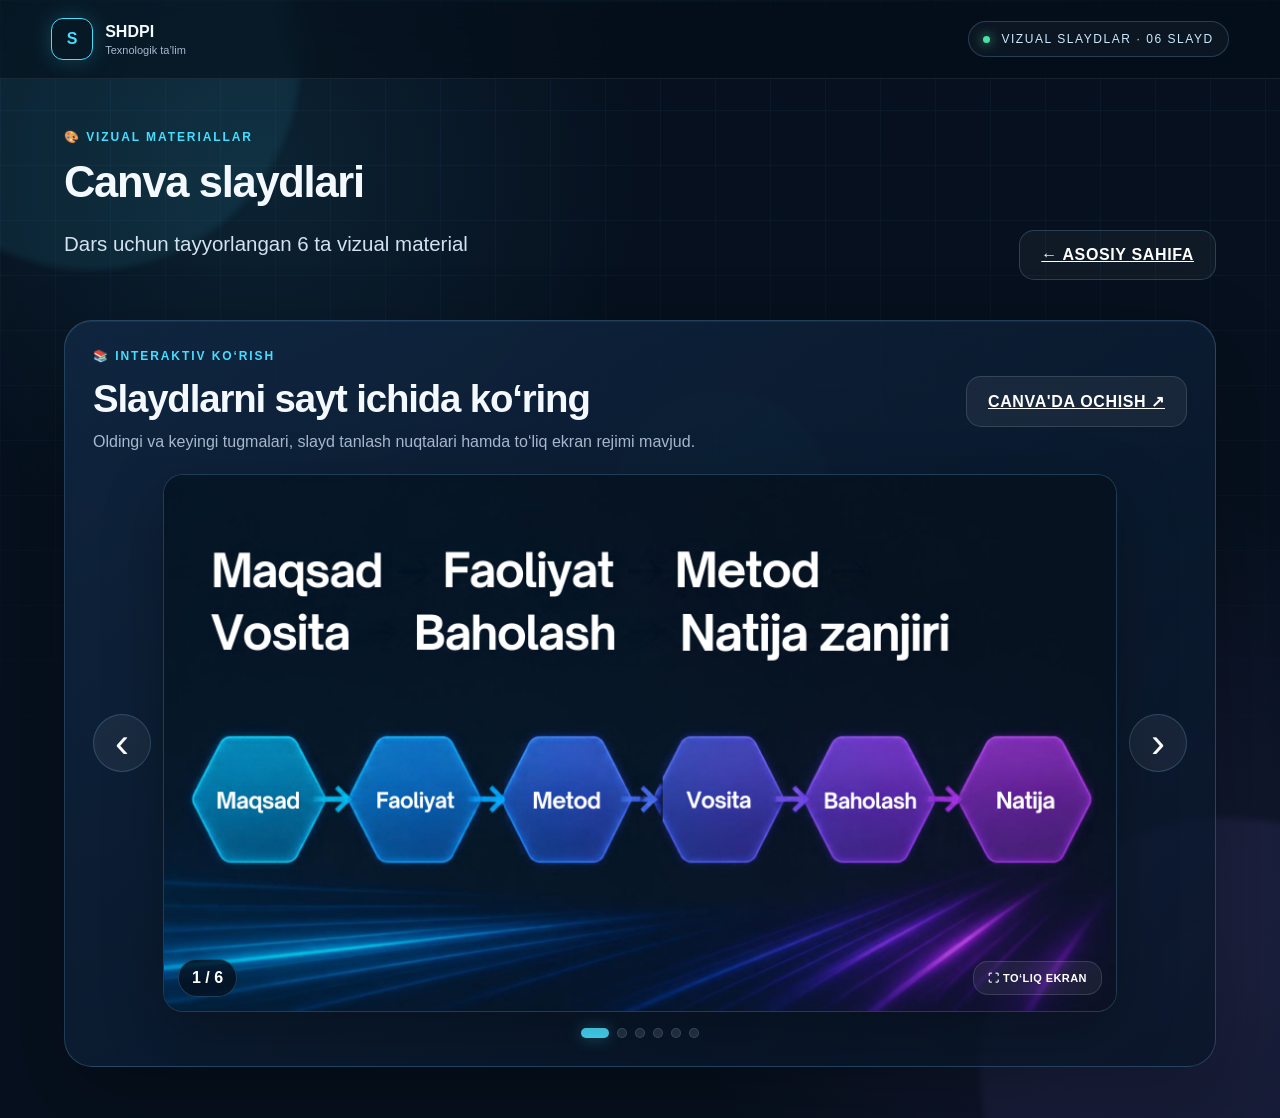
==== slides.html @ 6de47e83 "Alohida vizual slaydlar sahifasini yaratish" ====
<!doctype html>
<html lang="uz">
<head>
<meta charset="UTF-8">
<meta name="viewport" content="width=device-width,initial-scale=1.0">
<meta name="theme-color" content="#071426">
<meta name="description" content="Interaktiv dars — Canva vizual slaydlari">
<meta name="color-scheme" content="dark">
<title>Vizual slaydlar — Interaktiv dars</title>
<link rel="stylesheet" href="style.css">
</head>
<body>
<div class="app-shell">
  <div class="ambient ambient-a"></div><div class="ambient ambient-b"></div><div class="ambient ambient-c"></div><div class="grid-bg"></div><div class="scanline"></div><div id="particles"></div>
  <header class="topbar">
    <div class="brand"><span class="brand-mark">S</span><div><strong>SHDPI</strong><small>Texnologik ta’lim</small></div></div>
    <div class="live-chip"><span class="pulse-dot"></span> VIZUAL SLAYDLAR · 06 SLAYD</div>
  </header>
  <main>
    <section class="screen active">
      <div class="lesson-head">
        <div><div class="eyebrow">🎨 VIZUAL MATERIALLAR</div><h2>Canva slaydlari</h2><p class="subject">Dars uchun tayyorlangan 6 ta vizual material</p></div>
        <a class="btn btn-ghost" href="index.html">← ASOSIY SAHIFA</a>
      </div>

      <section id="canvaMaterials" class="canva-materials glass">
        <div class="canva-materials-head">
          <div>
            <div class="eyebrow">📚 INTERAKTIV KO‘RISH</div>
            <h2>Slaydlarni sayt ichida ko‘ring</h2>
            <p>Oldingi va keyingi tugmalari, slayd tanlash nuqtalari hamda to‘liq ekran rejimi mavjud.</p>
          </div>
          <a class="btn btn-secondary" href="https://canva.link/47e832bf0btgg8h" target="_blank" rel="noopener">CANVA'DA OCHISH ↗</a>
        </div>
        <div class="canva-gallery">
          <button type="button" class="gallery-nav gallery-prev" id="canvaPrev" aria-label="Oldingi slayd">‹</button>
          <div class="canva-slide-stage">
            <img id="canvaSlideImage" src="images/1.png" alt="Canva slayd 1">
            <div class="canva-slide-overlay"><span id="canvaSlideCounter">1 / 6</span><button type="button" id="canvaFullscreen" class="btn btn-secondary">⛶ TO‘LIQ EKRAN</button></div>
          </div>
          <button type="button" class="gallery-nav gallery-next" id="canvaNext" aria-label="Keyingi slayd">›</button>
        </div>
        <div class="canva-dots" id="canvaDots" aria-label="Slaydlar"></div>
      </section>
    </section>
  </main>
</div>
<script src="script.js"></script>
</body>
</html>
---- style.css ----
:root{--bg:#06101e;--panel:rgba(10,27,48,.78);--line:rgba(122,204,255,.22);--text:#f4f8ff;--muted:#a8b9cf;--cyan:#46ddff;--violet:#9b7bff;--green:#46e3a2;--red:#ff627c;--gold:#ffd166}*{box-sizing:border-box}html,body{margin:0;min-height:100%;font-family:Inter,Segoe UI,Arial,sans-serif;color:var(--text);background:var(--bg)}body{overflow-x:hidden}.app-shell{min-height:100vh;position:relative;overflow:hidden;background:radial-gradient(circle at 20% 15%,rgba(70,221,255,.09),transparent 28%),radial-gradient(circle at 85% 80%,rgba(155,123,255,.11),transparent 30%),#06101e}.grid-bg{pointer-events:none;position:absolute;inset:0;background-image:linear-gradient(rgba(100,180,255,.055) 1px,transparent 1px),linear-gradient(90deg,rgba(100,180,255,.055) 1px,transparent 1px);background-size:55px 55px;mask-image:linear-gradient(to bottom,black,transparent 90%);animation:gridMove 16s linear infinite}.scanline{pointer-events:none;position:absolute;left:0;right:0;height:2px;background:linear-gradient(90deg,transparent,var(--cyan),transparent);opacity:.12;animation:scan 7s linear infinite}.ambient{position:absolute;border-radius:50%;filter:blur(3px);pointer-events:none}.ambient-a{width:420px;height:420px;background:rgba(70,221,255,.08);top:-150px;left:-120px;animation:float 9s ease-in-out infinite}.ambient-b{width:500px;height:500px;background:rgba(155,123,255,.08);right:-200px;bottom:-200px;animation:float 12s ease-in-out infinite reverse}.ambient-c{width:220px;height:220px;background:rgba(70,227,162,.05);right:35%;top:35%;animation:pulse 5s ease-in-out infinite}.topbar{position:relative;z-index:5;display:flex;justify-content:space-between;align-items:center;padding:18px clamp(20px,4vw,70px);border-bottom:1px solid rgba(255,255,255,.08);background:rgba(4,13,25,.55);backdrop-filter:blur(16px)}.brand{display:flex;gap:12px;align-items:center}.brand-mark{display:grid;place-items:center;width:42px;height:42px;border:1px solid var(--cyan);border-radius:12px;color:var(--cyan);font-weight:900;box-shadow:0 0 22px rgba(70,221,255,.22)}.brand strong,.brand small{display:block}.brand small{font-size:11px;color:var(--muted);margin-top:3px}.live-chip{font-size:12px;letter-spacing:.13em;color:#cfeaff;border:1px solid var(--line);padding:10px 14px;border-radius:999px;background:rgba(255,255,255,.035)}.pulse-dot{display:inline-block;width:7px;height:7px;background:var(--green);border-radius:50%;margin-right:7px;box-shadow:0 0 12px var(--green);animation:pulse 1.5s infinite}main{position:relative;z-index:2}.screen{display:none;min-height:calc(100vh - 79px);padding:clamp(25px,4vw,58px) clamp(20px,5vw,90px);animation:screenIn .55s ease both}.screen.active{display:block}.home-layout{max-width:1400px;margin:auto;display:grid;grid-template-columns:1.15fr .85fr;gap:clamp(35px,5vw,90px);align-items:center;min-height:calc(100vh - 170px)}.glass{background:linear-gradient(145deg,rgba(17,40,68,.82),rgba(7,20,37,.72));border:1px solid var(--line);box-shadow:0 30px 80px rgba(0,0,0,.28),inset 0 1px rgba(255,255,255,.06);backdrop-filter:blur(18px)}.hero-copy{padding:clamp(28px,4vw,55px);border-radius:30px;position:relative;overflow:hidden}.hero-copy:before{content:'';position:absolute;width:180px;height:180px;border-radius:50%;right:-80px;top:-80px;background:rgba(70,221,255,.08);animation:pulse 4s infinite}.eyebrow{font-size:12px;font-weight:800;letter-spacing:.16em;color:var(--cyan);margin-bottom:14px}.hero-copy h1{font-size:clamp(38px,5vw,74px);line-height:1.02;margin:0 0 22px;letter-spacing:-.04em}.hero-copy h1 span{display:block;color:var(--cyan);text-shadow:0 0 28px rgba(70,221,255,.2)}.subject{font-size:clamp(16px,1.6vw,21px);color:#d4e1f0;line-height:1.55;max-width:760px}.author-box{margin:22px 0;padding:15px 18px;border-radius:16px;background:rgba(255,255,255,.045);border:1px solid rgba(255,255,255,.08);color:#dce9f8}.author-box span{color:var(--muted);margin:0 5px}.home-actions{display:flex;flex-wrap:wrap;gap:14px;margin-top:28px}.btn{border:0;color:white;border-radius:15px;padding:15px 21px;font-weight:900;letter-spacing:.04em;cursor:pointer;transition:.22s;position:relative;overflow:hidden}.btn:before{content:'';position:absolute;inset:0;transform:translateX(-110%);background:linear-gradient(90deg,transparent,rgba(255,255,255,.18),transparent);transition:.5s}.btn:hover:before{transform:translateX(110%)}.btn:hover{transform:translateY(-3px) scale(1.015)}.btn:active{transform:scale(.98)}.btn:disabled{opacity:.35;cursor:not-allowed;transform:none}.btn-primary{background:linear-gradient(135deg,#159cc3,#5967ff);box-shadow:0 12px 28px rgba(41,164,220,.2)}.btn-secondary{background:rgba(255,255,255,.06);border:1px solid rgba(255,255,255,.13)}.btn-ghost{background:rgba(255,255,255,.045);border:1px solid var(--line)}.btn-xl{padding:17px 22px;font-size:14px}.btn-xl span{margin-left:8px;color:#c8f5ff}.feature-row{display:flex;gap:12px;margin-top:28px}.feature-row div{min-width:120px;padding:13px;border:1px solid rgba(255,255,255,.08);border-radius:14px;background:rgba(255,255,255,.025)}.feature-row b{font-size:20px;margin:0 5px}.feature-row small{display:block;color:var(--muted);margin-top:5px}.hero-visual{position:relative;min-height:580px;display:grid;place-items:center}.image-frame{width:min(100%,570px);padding:10px;border-radius:34px;background:linear-gradient(135deg,rgba(70,221,255,.5),rgba(155,123,255,.35),transparent);box-shadow:0 0 70px rgba(70,221,255,.14);transform:rotate(2deg);animation:heroFloat 5s ease-in-out infinite}.image-frame img{width:100%;display:block;border-radius:25px;aspect-ratio:4/3;object-fit:cover;background:#0a1a2c}.visual-glow{position:absolute;width:65%;height:65%;background:rgba(70,221,255,.12);filter:blur(70px);animation:pulse 5s infinite}.orbit{position:absolute;border:1px solid rgba(70,221,255,.17);border-radius:50%;width:75%;aspect-ratio:1;animation:spin 18s linear infinite}.orbit-2{width:92%;border-color:rgba(155,123,255,.13);animation-duration:25s;animation-direction:reverse}.floating-tag{position:absolute;padding:12px 15px;border:1px solid var(--line);border-radius:14px;background:rgba(7,22,39,.78);backdrop-filter:blur(10px);font-weight:800;box-shadow:0 10px 30px rgba(0,0,0,.25);animation:tagFloat 4s ease-in-out infinite}.tag-a{left:4%;top:18%}.tag-b{right:1%;top:43%;animation-delay:-1.3s}.tag-c{left:13%;bottom:14%;animation-delay:-2.4s}.visual-caption{position:absolute;right:5%;bottom:4%;padding:15px 18px;border-radius:15px;background:rgba(5,17,31,.86);border:1px solid var(--line);box-shadow:0 12px 35px #0005}.visual-caption small,.visual-caption b{display:block}.visual-caption small{color:var(--muted);font-size:10px}.visual-caption b{margin-top:5px;color:#dff8ff}.lesson-head,.test-top{max-width:1250px;margin:0 auto 16px;display:flex;justify-content:space-between;align-items:end}.lesson-head h2,.test-top h2{font-size:clamp(28px,3.4vw,52px);margin:0;letter-spacing:-.03em}.lesson-head h2{max-width:900px}.slide-count{font-size:20px;font-weight:900;color:var(--cyan)}.progress{max-width:1250px;margin:0 auto 28px;height:8px;border-radius:99px;background:rgba(255,255,255,.07);overflow:hidden}.progress i{display:block;height:100%;width:0;background:linear-gradient(90deg,var(--cyan),var(--violet));box-shadow:0 0 18px rgba(70,221,255,.5);transition:width .5s}.lesson-layout{max-width:1250px;margin:auto;display:grid;grid-template-columns:130px 1fr;gap:22px}.lesson-rail{display:flex;flex-direction:column;gap:9px}.rail-dot{padding:13px;border-radius:14px;border:1px solid rgba(255,255,255,.08);background:rgba(255,255,255,.025);color:var(--muted);cursor:pointer;transition:.2s;font-weight:900}.rail-dot:hover,.rail-dot.active{color:white;border-color:var(--cyan);background:rgba(70,221,255,.09);transform:translateX(5px);box-shadow:0 0 20px rgba(70,221,255,.1)}.lesson-card{border-radius:28px;padding:clamp(25px,4vw,48px);min-height:500px;position:relative;overflow:hidden}.slide-meta{display:inline-flex;padding:8px 12px;border-radius:99px;background:rgba(70,221,255,.08);color:var(--cyan);font-size:12px;font-weight:900;letter-spacing:.1em}.slide-icon{font-size:48px;margin:20px 0 6px;animation:iconPop .5s ease}.slide-text{font-size:clamp(18px,1.8vw,25px);line-height:1.65;color:#dbe7f5;max-width:1000px;margin:0}.hint{margin:18px 0;color:#91a8c0;font-size:14px}.action-grid{display:grid;grid-template-columns:repeat(auto-fit,minmax(180px,1fr));gap:13px;margin-top:22px}.action-btn{padding:18px;text-align:left;border-radius:17px;border:1px solid rgba(255,255,255,.1);background:linear-gradient(145deg,rgba(255,255,255,.055),rgba(255,255,255,.02));color:white;font-size:16px;font-weight:900;cursor:pointer;transition:.22s}.action-btn:hover{border-color:var(--cyan);transform:translateY(-4px);box-shadow:0 12px 30px rgba(70,221,255,.1)}.action-btn.active{border-color:var(--cyan);background:linear-gradient(135deg,rgba(70,221,255,.16),rgba(155,123,255,.1));box-shadow:0 0 25px rgba(70,221,255,.1)}.info-panel{margin-top:18px;padding:23px;border-radius:19px;border:1px solid rgba(70,221,255,.28);background:linear-gradient(135deg,rgba(70,221,255,.08),rgba(155,123,255,.07));animation:infoIn .35s ease}.info-title{font-size:18px;font-weight:900;color:#fff;margin-bottom:9px}.info-panel p{margin:0;color:#d8e6f5;line-height:1.7;font-size:16px}.info-points{margin:13px 0 0;padding-left:20px;color:#c7d8eb;line-height:1.8}.nav-row{max-width:1250px;margin:22px auto 0;display:flex;align-items:center;justify-content:space-between;gap:15px}.nav-hint{color:#8298af;font-size:13px;text-align:center}.test-top{align-items:center}.test-top h2{font-size:clamp(32px,4vw,55px)}.test-top h2 em{font-size:.5em;color:var(--muted);font-style:normal}.timer-wrap{display:flex;align-items:center;gap:10px;color:var(--muted);font-size:10px;font-weight:900;letter-spacing:.12em}.timer{display:grid;place-items:center;width:76px;height:76px;border-radius:50%;font-size:25px;font-weight:1000;border:3px solid var(--cyan);box-shadow:0 0 28px rgba(70,221,255,.16);animation:timerPulse 2s infinite}.timer.warning{color:#fff;border-color:var(--red);box-shadow:0 0 30px rgba(255,98,124,.35);animation:dangerPulse .55s infinite}.test-progress{margin-bottom:28px}.question-card{max-width:1100px;margin:0 auto;padding:clamp(25px,4vw,48px);border-radius:30px}.question-meta{display:flex;justify-content:space-between;align-items:center;color:#91a8c0}.difficulty{display:inline-flex;padding:8px 12px;border-radius:99px;font-size:11px;font-weight:1000;letter-spacing:.12em;background:rgba(255,209,102,.1);border:1px solid rgba(255,209,102,.25);color:var(--gold)}.question-card h3{font-size:clamp(24px,3vw,40px);line-height:1.3;margin:24px 0 28px}.answers{display:grid;grid-template-columns:1fr 1fr;gap:15px}.answer{display:grid;grid-template-columns:48px 1fr;align-items:center;text-align:left;min-height:80px;padding:12px 16px;border-radius:17px;border:1px solid rgba(255,255,255,.1);background:rgba(255,255,255,.035);color:white;cursor:pointer;transition:.2s;font-size:16px;line-height:1.4}.answer:hover{border-color:rgba(70,221,255,.55);transform:translateY(-3px)}.answer.selected{border-color:var(--cyan);background:rgba(70,221,255,.11);box-shadow:0 0 22px rgba(70,221,255,.1)}.answer.correct{border-color:var(--green);background:rgba(70,227,162,.12)}.answer.wrong{border-color:var(--red);background:rgba(255,98,124,.1)}.answer-key{display:grid;place-items:center;width:36px;height:36px;border-radius:11px;background:rgba(255,255,255,.08);font-weight:1000;color:var(--cyan)}.test-actions{display:flex;align-items:center;justify-content:space-between;gap:20px;margin-top:25px}.mini-tip{color:#91a8c0;font-size:13px}.result-card{max-width:700px;margin:7vh auto 0;padding:50px;text-align:center;border-radius:32px}.result-icon{font-size:70px;animation:iconPop .7s ease}.result-card h2{font-size:45px;margin:7px 0}.score-ring{margin:25px auto;width:190px;height:190px;border-radius:50%;display:grid;place-items:center;background:conic-gradient(var(--cyan) var(--score,0%),rgba(255,255,255,.08) 0);box-shadow:0 0 55px rgba(70,221,255,.12)}.score-ring:before{content:'';position:absolute;width:155px;height:155px;border-radius:50%;background:#0b1c31}.score{position:relative;font-size:42px;font-weight:1000}.result-card p{color:#b8c9db;font-size:17px;line-height:1.6}.result-stats{display:grid;grid-template-columns:repeat(3,1fr);gap:10px;margin:25px 0}.result-stats div{padding:15px;border-radius:14px;background:rgba(255,255,255,.04)}.result-stats b,.result-stats span{display:block}.result-stats b{font-size:28px}.result-stats span{color:var(--muted);font-size:12px;margin-top:4px}.result-actions{display:flex;justify-content:center;gap:12px}#particles{position:absolute;inset:0;pointer-events:none;z-index:1}.particle{position:absolute;z-index:1;width:3px;height:3px;border-radius:50%;background:var(--cyan);box-shadow:0 0 9px var(--cyan);bottom:-10px;animation:particleRise linear infinite;opacity:.5}.confetti{position:fixed;z-index:99;width:9px;height:14px;border-radius:2px;animation:confettiFly 1.8s cubic-bezier(.2,.8,.2,1) forwards}@keyframes gridMove{to{background-position:55px 55px}}@keyframes scan{from{top:-2px}to{top:100%}}@keyframes float{50%{transform:translate(30px,25px)}}@keyframes pulse{50%{transform:scale(1.12);opacity:.7}}@keyframes spin{to{transform:rotate(360deg)}}@keyframes heroFloat{50%{transform:rotate(-1deg) translateY(-12px)}}@keyframes tagFloat{50%{transform:translateY(-12px) rotate(1deg)}}@keyframes screenIn{from{opacity:0;transform:translateY(18px)}to{opacity:1;transform:none}}@keyframes iconPop{from{transform:scale(.6) rotate(-10deg);opacity:0}to{transform:none;opacity:1}}@keyframes infoIn{from{opacity:0;transform:translateY(12px);max-height:0}to{opacity:1;transform:none;max-height:500px}}@keyframes timerPulse{50%{transform:scale(1.04)}}@keyframes dangerPulse{50%{transform:scale(1.1)}}@keyframes particleRise{from{transform:translateY(0) translateX(0);opacity:0}10%{opacity:.5}to{transform:translateY(-110vh) translateX(90px);opacity:0}}@keyframes confettiFly{to{transform:translate(var(--x),var(--y)) rotate(720deg);opacity:0}}@media(max-width:900px){.home-layout{grid-template-columns:1fr}.hero-visual{min-height:400px}.lesson-layout{grid-template-columns:1fr}.lesson-rail{display:grid;grid-template-columns:repeat(7,1fr)}.rail-dot{font-size:0;text-align:center}.rail-dot:after{content:'•';font-size:18px}.rail-dot.active:after{content:'●'}.answers{grid-template-columns:1fr}.live-chip{display:none}.hero-copy h1{font-size:43px}.screen{padding:25px 16px}}@media(max-width:600px){.topbar{padding:12px 15px}.hero-visual{min-height:310px}.floating-tag{font-size:11px;padding:9px}.visual-caption{display:none}.feature-row{display:grid;grid-template-columns:1fr 1fr 1fr}.feature-row div{min-width:0}.lesson-card{min-height:auto}.nav-hint{display:none}.nav-row .btn{padding:13px}.test-actions{flex-direction:column;align-items:stretch}.result-card{padding:30px 18px}.result-actions{flex-direction:column}.result-stats b{font-size:23px}.timer{width:60px;height:60px}.question-card h3{font-size:25px}}@media(prefers-reduced-motion:reduce){*,*:before,*:after{animation-duration:.01ms!important;animation-iteration-count:1!important;scroll-behavior:auto!important}}

/* V7 — interaktiv doska, touch va ekran moslashuvi */
html{scroll-behavior:smooth;-webkit-text-size-adjust:100%}
button{font-family:inherit;-webkit-tap-highlight-color:transparent;touch-action:manipulation}
img{max-width:100%;height:auto}
.screen{width:100%;overflow:visible}
.hero-copy,.lesson-card,.question-card,.result-card{will-change:transform}
.btn,.action-btn,.answer,.rail-dot{touch-action:manipulation;user-select:none;-webkit-user-select:none}
.btn:focus-visible,.action-btn:focus-visible,.answer:focus-visible,.rail-dot:focus-visible{outline:3px solid rgba(70,221,255,.65);outline-offset:3px}
.action-btn{min-height:68px}
.info-panel{max-height:42vh;overflow:auto;overscroll-behavior:contain}
.info-title{font-size:clamp(18px,2vw,24px)}
.info-panel p,.info-points{font-size:clamp(15px,1.45vw,18px)}
.lesson-card{max-height:calc(100vh - 245px);overflow:auto;overscroll-behavior:contain}
.lesson-layout{min-height:0}
.rail-dot{min-height:48px}

@media (min-width:1400px) and (min-height:800px){
  .screen{padding-top:clamp(34px,4vh,58px);padding-bottom:clamp(28px,4vh,52px)}
  .home-layout{min-height:calc(100vh - 150px)}
  .lesson-card{max-height:calc(100vh - 250px)}
  .action-btn{min-height:76px;font-size:17px}
}

@media (max-width:1200px){
  .home-layout{gap:35px}
  .hero-copy h1{font-size:clamp(36px,5vw,58px)}
  .lesson-card{max-height:none}
  .lesson-layout{align-items:start}
}

@media (max-width:900px){
  .screen{min-height:calc(100vh - 67px);padding:24px 18px 30px}
  .home-layout{min-height:auto}
  .lesson-head{gap:12px}
  .lesson-head h2{font-size:clamp(26px,6vw,40px)}
  .lesson-card{padding:24px 20px}
  .action-grid{grid-template-columns:repeat(2,minmax(0,1fr))}
  .nav-row{position:sticky;bottom:10px;z-index:8;padding:10px;border-radius:18px;background:rgba(4,13,25,.82);backdrop-filter:blur(14px);border:1px solid rgba(122,204,255,.16)}
}

@media (max-width:600px){
  .screen{padding:18px 12px 24px}
  .topbar{min-height:60px}
  .brand-mark{width:36px;height:36px}
  .brand strong{font-size:14px}
  .hero-copy{padding:23px 18px;border-radius:23px}
  .hero-copy h1{font-size:clamp(32px,9vw,44px)}
  .subject{font-size:15px}
  .author-box{font-size:13px;line-height:1.55}
  .home-actions{display:grid;grid-template-columns:1fr}
  .btn-xl{width:100%;min-height:58px}
  .hero-visual{min-height:280px}
  .lesson-head{align-items:flex-start}
  .slide-count{white-space:nowrap}
  .lesson-rail{gap:5px}
  .rail-dot{min-height:42px;padding:6px 2px}
  .action-grid{grid-template-columns:1fr;gap:10px}
  .action-btn{min-height:62px;font-size:15px}
  .info-panel{max-height:48vh;padding:18px}
  .nav-row{gap:8px}
  .nav-row .btn{flex:1;min-height:50px;padding:12px 9px;font-size:12px}
  .test-top{gap:10px}
  .test-top h2{font-size:32px}
  .question-card{padding:21px 15px;border-radius:22px}
  .question-card h3{font-size:23px;line-height:1.3}
  .answers{gap:10px}
  .answer{min-height:70px;font-size:15px;grid-template-columns:40px 1fr}
  .answer-key{width:32px;height:32px}
  .timer{width:58px;height:58px;font-size:21px}
  .result-card{margin:2vh auto 0;padding:28px 16px}
}

@media (orientation:landscape) and (max-height:600px){
  .topbar{padding:8px 18px}
  .screen{padding:14px 24px 20px}
  .home-layout{grid-template-columns:1.2fr .8fr;gap:25px}
  .hero-copy{padding:20px}
  .hero-copy h1{font-size:34px}
  .hero-visual{min-height:270px}
  .lesson-card{padding:18px 20px}
  .lesson-card .slide-text{margin:8px 0}
  .hint{margin:9px 0}
  .action-grid{gap:8px;margin-top:12px}
  .action-btn{min-height:48px;padding:11px;font-size:13px}
  .info-panel{margin-top:10px;padding:14px;max-height:30vh}
  .nav-row{margin-top:10px}
}

@media (min-width:1900px){
  .app-shell{font-size:1.04em}
  .screen{padding-left:5vw;padding-right:5vw}
}

@media (prefers-reduced-motion:reduce){
  .btn:hover,.action-btn:hover,.answer:hover{transform:none}
}
.tap-pulse{animation:tapPulse .28s ease}
@keyframes tapPulse{50%{filter:brightness(1.22);box-shadow:0 0 28px rgba(70,221,255,.24)}}

/* V8 — mobil scroll tuzatildi: asosiy sahifa tabiiy ravishda tepaga-pastga suriladi. */
html, body {
  min-height: 100%;
  overflow-x: hidden;
  overflow-y: auto;
  -webkit-overflow-scrolling: touch;
}

@media (max-width: 900px) {
  .app-shell {
    min-height: 100svh;
    overflow: visible;
  }

  .screen {
    overflow: visible;
    min-height: auto;
  }

  .lesson-card {
    max-height: none;
    overflow: visible;
    overscroll-behavior: auto;
  }

  .info-panel {
    max-height: none;
    overflow: visible;
    overscroll-behavior: auto;
  }
}

@media (max-width: 600px) {
  body {
    touch-action: pan-y pinch-zoom;
  }

  .app-shell {
    overflow: visible;
  }

  .screen {
    overflow: visible;
  }

  .lesson-card,
  .info-panel {
    overflow: visible;
    max-height: none;
  }
}


/* V8 — Amaliy laboratoriya */
.practice-head{max-width:1250px;margin:0 auto 16px;display:flex;justify-content:space-between;align-items:end;gap:20px}
.practice-head h2{font-size:clamp(30px,4vw,52px);margin:0 0 8px;letter-spacing:-.03em}
.practice-head p{margin:0;color:var(--muted);font-size:16px}
.practice-score{min-width:130px;text-align:center;padding:14px 18px;border:1px solid var(--line);border-radius:18px;background:rgba(255,255,255,.04)}
.practice-score span{font-size:34px;font-weight:1000;color:var(--cyan)}
.practice-score small{display:block;color:var(--muted)}
.practice-progress{max-width:1250px;height:8px;margin:0 auto 26px;border-radius:99px;background:rgba(255,255,255,.07);overflow:hidden}
.practice-progress i{display:block;width:0;height:100%;background:linear-gradient(90deg,var(--cyan),var(--green));transition:width .45s}
.practice-grid{max-width:1250px;margin:auto;display:grid;grid-template-columns:repeat(3,1fr);gap:18px}
.practice-card{border-radius:25px;padding:24px;min-height:420px}
.task-top{display:flex;align-items:center;gap:12px;margin-bottom:15px}
.task-top span{display:grid;place-items:center;width:38px;height:38px;border-radius:12px;background:rgba(70,221,255,.1);border:1px solid var(--line);color:var(--cyan);font-weight:1000}
.task-top b{font-size:18px}
.practice-card>p{color:#b8c9db;line-height:1.55;min-height:74px}
.sequence-list{display:grid;gap:9px}
.sequence-item{padding:14px;border-radius:14px;border:1px solid rgba(255,255,255,.1);background:rgba(255,255,255,.035);cursor:pointer;font-weight:800;transition:.2s;user-select:none}
.sequence-item:hover{border-color:var(--cyan);transform:translateX(3px)}
.sequence-item.selected{border-color:var(--cyan);background:rgba(70,221,255,.12)}
.sequence-item.correct-pos{border-color:var(--green);background:rgba(70,227,162,.12)}
.choice-grid{display:grid;gap:10px}
.task-choice{padding:15px;border-radius:14px;border:1px solid rgba(255,255,255,.1);background:rgba(255,255,255,.035);color:#fff;text-align:left;font-weight:800;cursor:pointer;transition:.2s}
.task-choice:hover,.task-choice.selected{border-color:var(--cyan);background:rgba(70,221,255,.1);transform:translateY(-2px)}
.task-choice.correct{border-color:var(--green);background:rgba(70,227,162,.12)}
.task-choice.wrong{border-color:var(--red);background:rgba(255,98,124,.1)}
.constructor-grid{display:grid;gap:11px}
.constructor-row{display:grid;grid-template-columns:90px 1fr;gap:8px;align-items:center}
.constructor-row label{font-size:11px;color:var(--muted);font-weight:900;text-transform:uppercase}
.constructor-row select{width:100%;padding:13px;border-radius:13px;border:1px solid rgba(255,255,255,.12);background:#0b2038;color:#fff;font:inherit;outline:none}
.constructor-row select:focus{border-color:var(--cyan)}
.task-actions{margin-top:18px;display:flex;gap:10px;align-items:center;flex-wrap:wrap}
.task-actions .btn{padding:12px 15px;font-size:12px}
.task-feedback{margin-top:14px;min-height:22px;color:var(--muted);font-size:13px;line-height:1.45}
.task-feedback.ok{color:var(--green)}.task-feedback.bad{color:var(--red)}
.practice-nav{max-width:1250px;margin:22px auto 0;display:flex;justify-content:space-between;gap:12px}
.result-badge{display:inline-block;padding:8px 13px;border:1px solid var(--line);border-radius:99px;color:var(--cyan);font-size:11px;font-weight:900;letter-spacing:.1em}
@media(max-width:1000px){.practice-grid{grid-template-columns:1fr}.practice-card{min-height:auto}.practice-head{align-items:flex-start}.feature-row{flex-wrap:wrap}}
@media(max-width:600px){.practice-head{display:block}.practice-score{margin-top:15px}.practice-card{padding:19px}.constructor-row{grid-template-columns:1fr}.practice-nav{flex-direction:column}.practice-nav .btn{width:100%}}


/* V9 — Canva vizual materiallarini sayt ichida ko‘rsatish */
.canva-materials{max-width:1400px;margin:40px auto 0;padding:28px;border-radius:28px}
.canva-materials-head{display:flex;justify-content:space-between;align-items:center;gap:24px;margin-bottom:20px}
.canva-materials-head h2{margin:0 0 8px;font-size:clamp(25px,3vw,40px);letter-spacing:-.03em}
.canva-materials-head p{margin:0;color:var(--muted);line-height:1.6;max-width:850px}
.canva-frame-wrap{position:relative;width:100%;aspect-ratio:16/9;overflow:hidden;border-radius:20px;border:1px solid var(--line);background:#071426;box-shadow:0 20px 60px rgba(0,0,0,.28)}
.canva-frame-wrap iframe{display:block;width:100%;height:100%;border:0}
@media(max-width:700px){
  .canva-materials{margin-top:25px;padding:16px;border-radius:20px}
  .canva-materials-head{display:block}
  .canva-materials-head .btn{width:100%;margin-top:15px}
  .canva-frame-wrap{aspect-ratio:9/16;min-height:500px}
}


/* V10 — Canva slayd galereyasi */
.canva-materials{max-width:1400px;margin:40px auto 0;padding:28px;border-radius:28px}
.canva-materials-head{display:flex;justify-content:space-between;align-items:center;gap:24px;margin-bottom:20px}
.canva-materials-head h2{margin:0 0 8px;font-size:clamp(25px,3vw,40px);letter-spacing:-.03em}
.canva-materials-head p{margin:0;color:var(--muted);line-height:1.6;max-width:850px}
.canva-gallery{display:grid;grid-template-columns:58px 1fr 58px;gap:12px;align-items:center}
.canva-slide-stage{position:relative;overflow:hidden;border-radius:20px;border:1px solid var(--line);background:#071426;box-shadow:0 20px 60px rgba(0,0,0,.28)}
.canva-slide-stage img{display:block;width:100%;aspect-ratio:16/9;object-fit:cover;transition:opacity .22s,transform .35s}
.canva-slide-stage.changing img{opacity:.25;transform:scale(.985)}
.canva-slide-overlay{position:absolute;left:14px;right:14px;bottom:14px;display:flex;justify-content:space-between;align-items:center;gap:12px;pointer-events:none}
.canva-slide-overlay span{padding:9px 13px;border-radius:999px;background:rgba(5,17,31,.82);border:1px solid var(--line);font-weight:900;color:#fff}
.canva-slide-overlay .btn{pointer-events:auto;padding:10px 14px;font-size:11px}
.gallery-nav{width:58px;height:58px;border-radius:50%;border:1px solid var(--line);background:rgba(255,255,255,.06);color:#fff;font-size:42px;line-height:1;cursor:pointer;transition:.2s}
.gallery-nav:hover{border-color:var(--cyan);background:rgba(70,221,255,.12);transform:scale(1.06)}
.gallery-nav:disabled{opacity:.35;cursor:not-allowed}
.canva-dots{display:flex;justify-content:center;gap:8px;margin-top:16px}
.canva-dot{width:10px;height:10px;border-radius:50%;border:1px solid var(--line);background:rgba(255,255,255,.12);cursor:pointer;padding:0;transition:.2s}
.canva-dot.active{width:28px;border-radius:99px;background:var(--cyan);box-shadow:0 0 15px rgba(70,221,255,.35)}
.canva-slide-stage:fullscreen{display:grid;place-items:center;background:#020914;padding:25px}
.canva-slide-stage:fullscreen img{width:100%;height:100%;aspect-ratio:auto;object-fit:contain}
.canva-slide-stage:fullscreen .canva-slide-overlay{bottom:25px}
@media(max-width:700px){
 .canva-materials{margin-top:25px;padding:16px;border-radius:20px}
 .canva-materials-head{display:block}
 .canva-materials-head .btn{width:100%;margin-top:15px}
 .canva-gallery{grid-template-columns:42px 1fr 42px;gap:6px}
 .gallery-nav{width:42px;height:42px;font-size:30px}
 .canva-slide-overlay{left:8px;right:8px;bottom:8px}
 .canva-slide-overlay .btn{display:none}
 .canva-slide-overlay span{font-size:11px;padding:7px 10px}
}
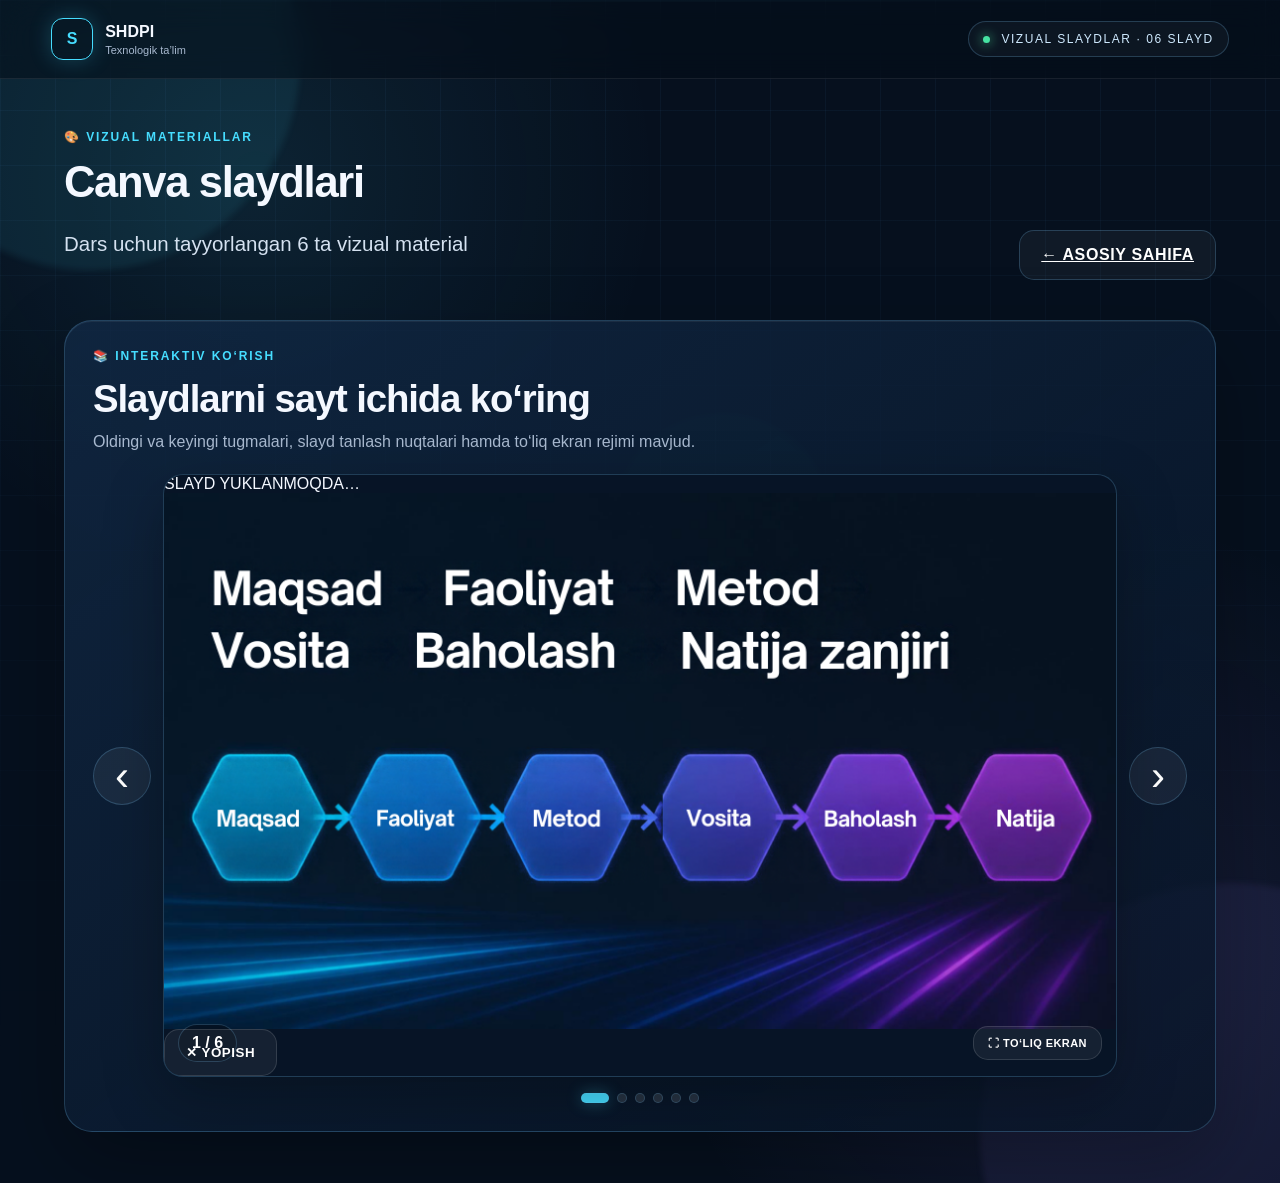
==== commit fe0a1447: "Slaydlar sahifasini soddalashtirish va toliq ekran boshqaruvini yaxshilash" ====
--- a/slides.html
+++ b/slides.html
@@ -30,14 +30,14 @@
             <h2>Slaydlarni sayt ichida ko‘ring</h2>
             <p>Oldingi va keyingi tugmalari, slayd tanlash nuqtalari hamda to‘liq ekran rejimi mavjud.</p>
           </div>
-          <a class="btn btn-secondary" href="https://canva.link/47e832bf0btgg8h" target="_blank" rel="noopener">CANVA'DA OCHISH ↗</a>
+          
         </div>
         <div class="canva-gallery">
           <button type="button" class="gallery-nav gallery-prev" id="canvaPrev" aria-label="Oldingi slayd">‹</button>
           <div class="canva-slide-stage">
-            <img id="canvaSlideImage" src="images/1.png" alt="Canva slayd 1">
+            <div class="canva-loading" id="canvaLoading">SLAYD YUKLANMOQDA…</div><img id="canvaSlideImage" src="images/1.png" alt="Canva slayd 1" decoding="async" fetchpriority="high">
             <div class="canva-slide-overlay"><span id="canvaSlideCounter">1 / 6</span><button type="button" id="canvaFullscreen" class="btn btn-secondary">⛶ TO‘LIQ EKRAN</button></div>
-          </div>
+          <button type="button" id="canvaExitFullscreen" class="btn btn-secondary canva-exit-fullscreen">✕ YOPISH</button></div>
           <button type="button" class="gallery-nav gallery-next" id="canvaNext" aria-label="Keyingi slayd">›</button>
         </div>
         <div class="canva-dots" id="canvaDots" aria-label="Slaydlar"></div>
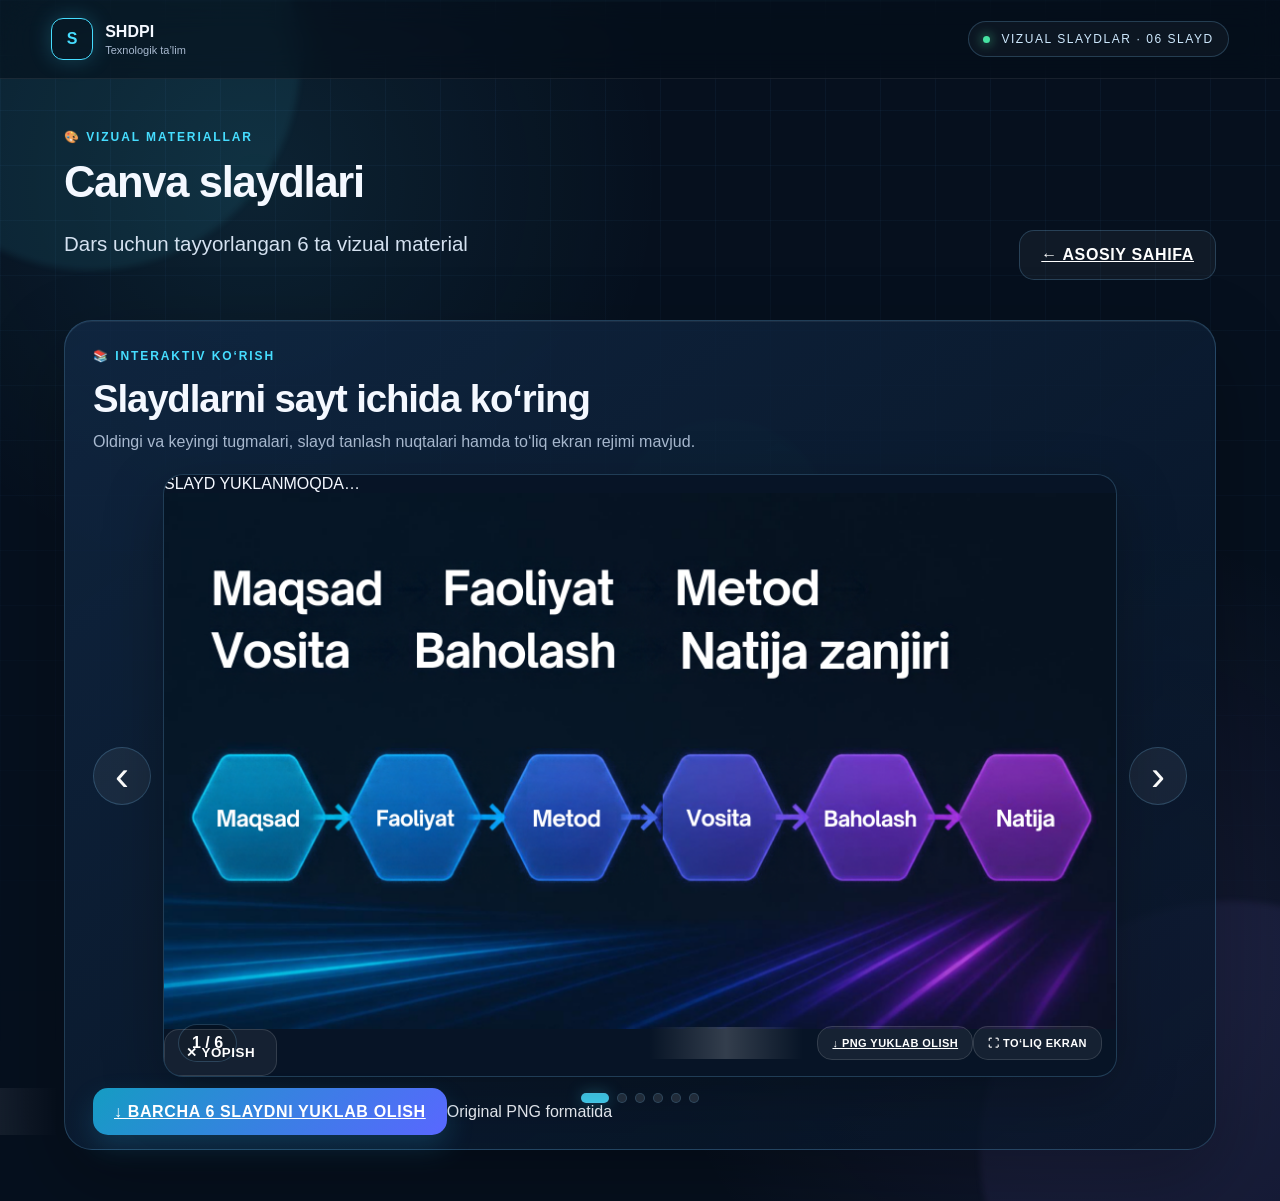
==== commit 7c467b74: "Add slide download controls" ====
--- a/slides.html
+++ b/slides.html
@@ -36,11 +36,11 @@
           <button type="button" class="gallery-nav gallery-prev" id="canvaPrev" aria-label="Oldingi slayd">‹</button>
           <div class="canva-slide-stage">
             <div class="canva-loading" id="canvaLoading">SLAYD YUKLANMOQDA…</div><img id="canvaSlideImage" src="images/1.png" alt="Canva slayd 1" decoding="async" fetchpriority="high">
-            <div class="canva-slide-overlay"><span id="canvaSlideCounter">1 / 6</span><button type="button" id="canvaFullscreen" class="btn btn-secondary">⛶ TO‘LIQ EKRAN</button></div>
+            <div class="canva-slide-overlay"><span id="canvaSlideCounter">1 / 6</span><div class="canva-slide-actions"><a id="canvaDownload" class="btn btn-secondary" href="images/1.png" download>↓ PNG YUKLAB OLISH</a><button type="button" id="canvaFullscreen" class="btn btn-secondary">⛶ TO‘LIQ EKRAN</button></div></div>
           <button type="button" id="canvaExitFullscreen" class="btn btn-secondary canva-exit-fullscreen">✕ YOPISH</button></div>
           <button type="button" class="gallery-nav gallery-next" id="canvaNext" aria-label="Keyingi slayd">›</button>
         </div>
-        <div class="canva-dots" id="canvaDots" aria-label="Slaydlar"></div>
+        <div class="canva-dots" id="canvaDots" aria-label="Slaydlar"></div><div class="canva-download-all"><a class="btn btn-primary" href="images/slides.zip" download>↓ BARCHA 6 SLAYDNI YUKLAB OLISH</a><span>Original PNG formatida</span></div>
       </section>
     </section>
   </main>
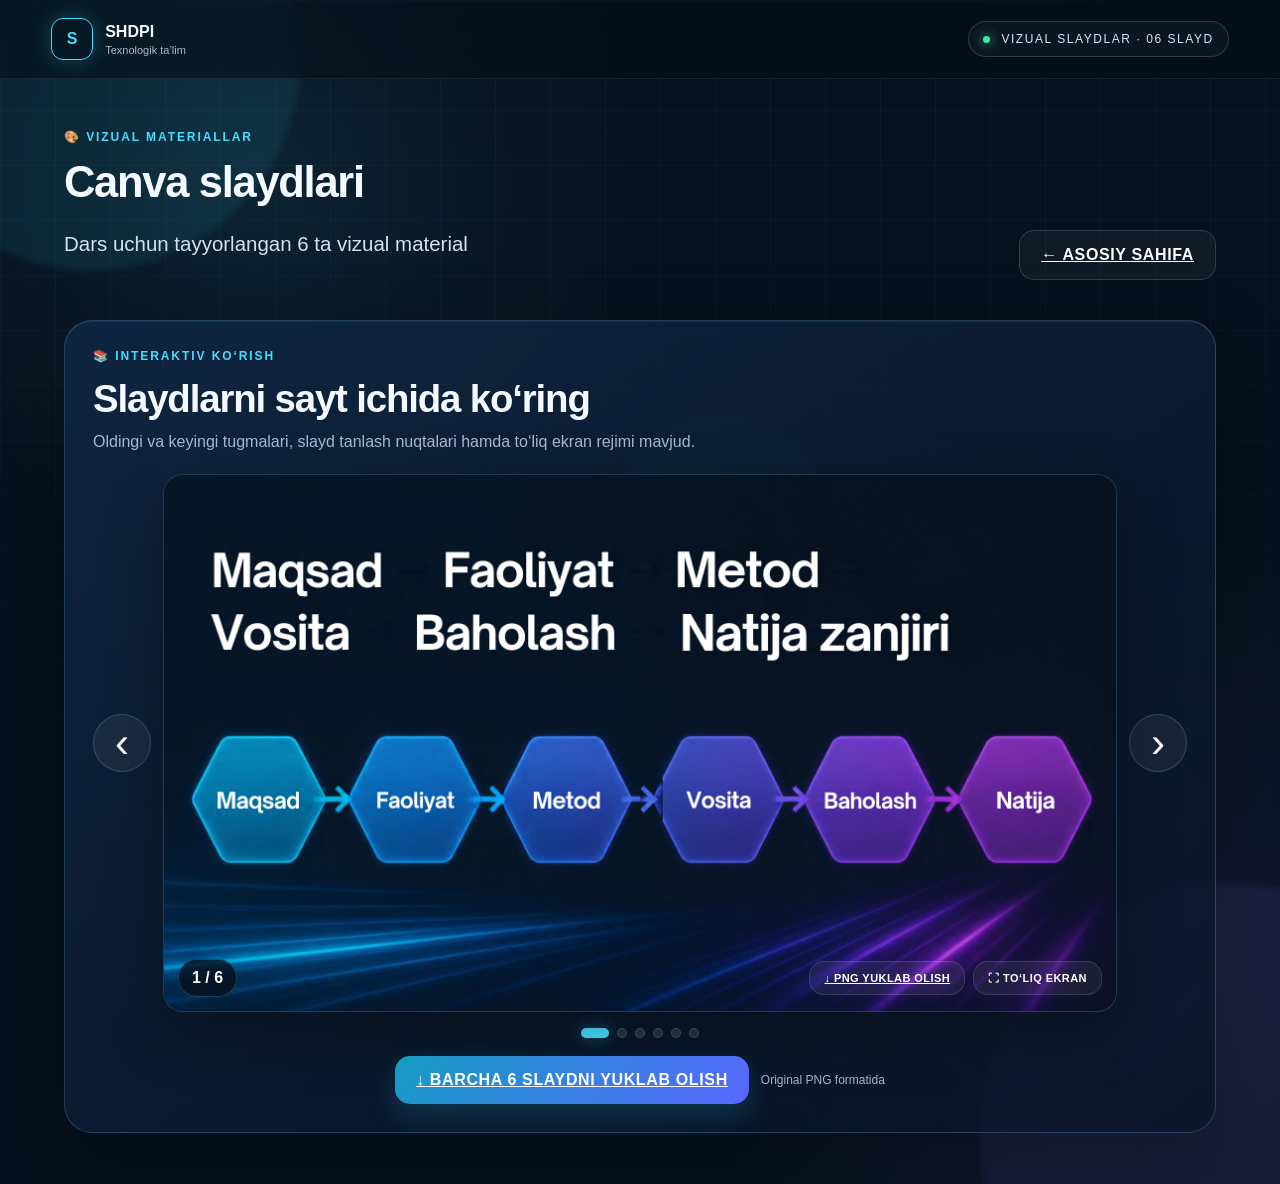
==== commit e50ab56f: "Use optimized WebP for slide viewer" ====
--- a/slides.html
+++ b/slides.html
@@ -35,7 +35,7 @@
         <div class="canva-gallery">
           <button type="button" class="gallery-nav gallery-prev" id="canvaPrev" aria-label="Oldingi slayd">‹</button>
           <div class="canva-slide-stage">
-            <div class="canva-loading" id="canvaLoading">SLAYD YUKLANMOQDA…</div><img id="canvaSlideImage" src="images/1.png" alt="Canva slayd 1" decoding="async" fetchpriority="high">
+            <div class="canva-loading" id="canvaLoading">SLAYD YUKLANMOQDA…</div><img id="canvaSlideImage" src="images/1.webp" alt="Canva slayd 1" decoding="async" fetchpriority="high">
             <div class="canva-slide-overlay"><span id="canvaSlideCounter">1 / 6</span><div class="canva-slide-actions"><a id="canvaDownload" class="btn btn-secondary" href="images/1.png" download>↓ PNG YUKLAB OLISH</a><button type="button" id="canvaFullscreen" class="btn btn-secondary">⛶ TO‘LIQ EKRAN</button></div></div>
           <button type="button" id="canvaExitFullscreen" class="btn btn-secondary canva-exit-fullscreen">✕ YOPISH</button></div>
           <button type="button" class="gallery-nav gallery-next" id="canvaNext" aria-label="Keyingi slayd">›</button>
--- a/style.css
+++ b/style.css
@@ -213,7 +213,7 @@
 .canva-materials-head h2{margin:0 0 8px;font-size:clamp(25px,3vw,40px);letter-spacing:-.03em}
 .canva-materials-head p{margin:0;color:var(--muted);line-height:1.6;max-width:850px}
 .canva-gallery{display:grid;grid-template-columns:58px 1fr 58px;gap:12px;align-items:center}
-.canva-slide-stage{position:relative;overflow:hidden;border-radius:20px;border:1px solid var(--line);background:#071426;box-shadow:0 20px 60px rgba(0,0,0,.28)}
+.canva-loading{position:absolute;inset:0;display:grid;place-items:center;background:rgba(3,12,24,.72);backdrop-filter:blur(4px);color:var(--cyan);font-weight:900;letter-spacing:.08em;z-index:3;opacity:0;pointer-events:none;transition:.2s}.canva-loading.show{opacity:1}.canva-slide-actions{display:flex;gap:8px;align-items:center}.canva-exit-fullscreen{display:none;position:absolute;top:20px;right:20px;z-index:5;padding:10px 14px;font-size:11px}.canva-slide-stage:fullscreen .canva-exit-fullscreen{display:inline-flex}.canva-download-all{display:flex;justify-content:center;align-items:center;gap:12px;margin-top:18px;flex-wrap:wrap}.canva-download-all span{font-size:12px;color:var(--muted)}.canva-slide-stage{position:relative;overflow:hidden;border-radius:20px;border:1px solid var(--line);background:#071426;box-shadow:0 20px 60px rgba(0,0,0,.28)}
 .canva-slide-stage img{display:block;width:100%;aspect-ratio:16/9;object-fit:cover;transition:opacity .22s,transform .35s}
 .canva-slide-stage.changing img{opacity:.25;transform:scale(.985)}
 .canva-slide-overlay{position:absolute;left:14px;right:14px;bottom:14px;display:flex;justify-content:space-between;align-items:center;gap:12px;pointer-events:none}
